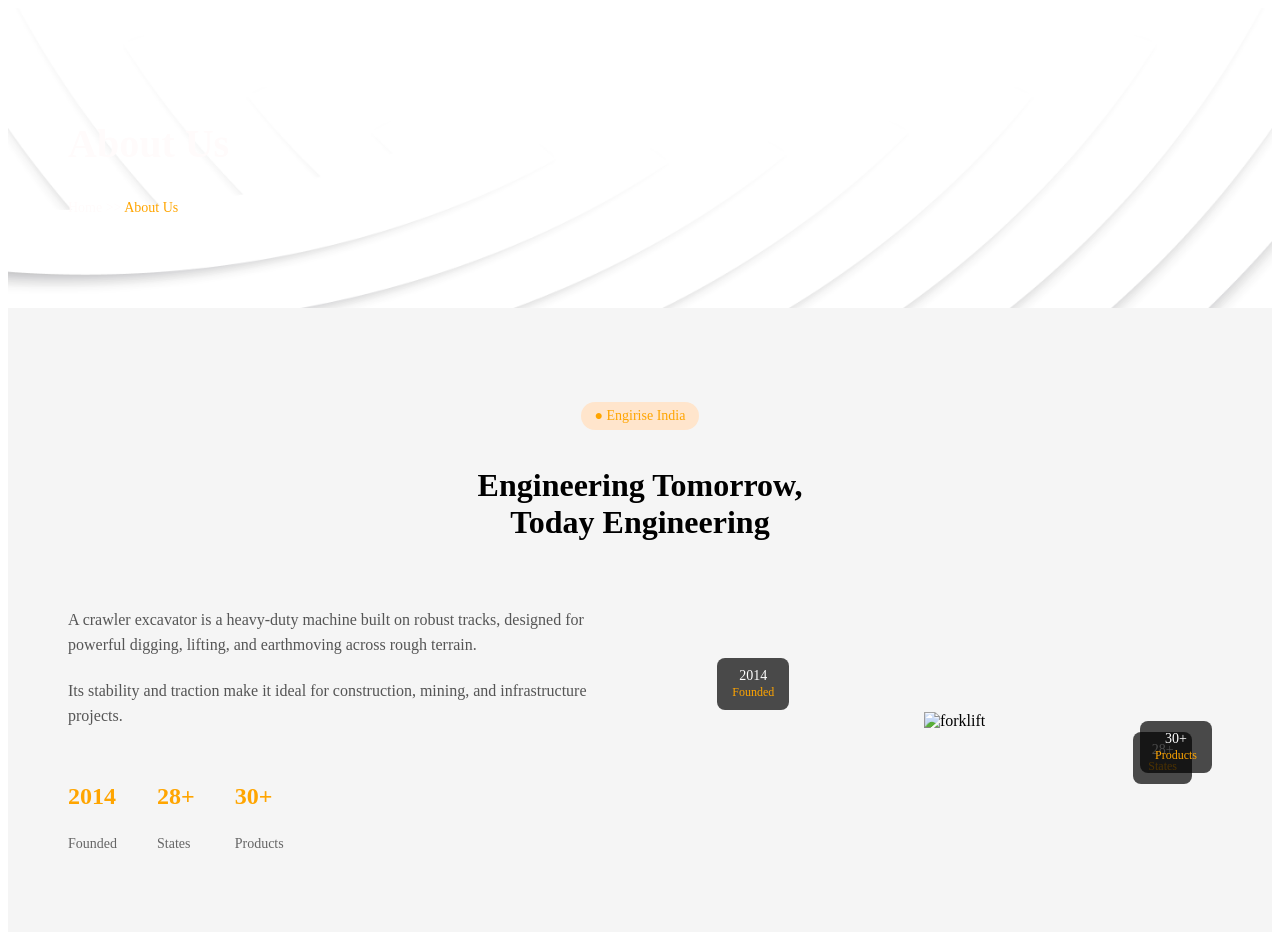
==== About.html @ 2b3feea1 "Add files via upload" ====
<!DOCTYPE html>
<html lang="en">
<head>
<meta charset="UTF-8">
<meta name="viewport" content="width=device-width, initial-scale=1.0">
<title>Excavator Landing Page</title>
<link rel="stylesheet" href="./about.css">

</html>
<body>
<!-- Banner -->
<section class="about-banner">
  <div class="banner-text">
    <h1>About Us</h1>
    <p>Home >> <span>About Us</span></p>
  </div>
</section>


<!-- About Content -->
<section class="about-section">

  <p class="tag">● Engirise India</p>
  <h2 class="title">Engineering Tomorrow,<br> Today Engineering</h2>

  <div class="about-container">

    <!-- Left Content -->
    <div class="about-text">
      <p>
        A crawler excavator is a heavy-duty machine built on robust tracks, 
        designed for powerful digging, lifting, and earthmoving across rough terrain.
      </p>

      <p>
        Its stability and traction make it ideal for construction, mining, and infrastructure projects.
      </p>

      <!-- Stats -->
      <div class="stats">
        <div><h3>2014</h3><span>Founded</span></div>
        <div><h3>28+</h3><span>States</span></div>
        <div><h3>30+</h3><span>Products</span></div>
      </div>
    </div>

    <!-- Right Image -->
    <div class="about-image">
      <img src="https://images.unsplash.com/photo-1581092580497-e0d23cbdf1dc" alt="forklift">

      <!-- Floating Cards -->
      <div class="badge badge1">28+<br><span>States</span></div>
      <div class="badge badge2">30+<br><span>Products</span></div>
      <div class="badge badge3">2014<br><span>Founded</span></div>
    </div>

  </div>

</section>


</body>
---- about.css ----
/* Banner */
.about-banner {
  background: url('./Bg\ 1.png')  center/cover;
  background-color: black;
  height: 300px;
  display: flex;
  align-items: center;
  padding-left: 60px;
  color: rgb(255, 251, 251);
  border-bottom-right-radius: 20px;
}


.banner-text h1 {
  font-size: 40px;
}

.banner-text p {
  margin-top: 10px;
  font-size: 14px;
}

.banner-text span {
  color: orange;
}

/* About Section */
.about-section {
  padding: 80px 60px;
  background: #f5f5f5;
  text-align: center;
}

/* Tag */
.tag {
  display: inline-block;
  background: #ffe5cc;
  color: orange;
  padding: 6px 14px;
  border-radius: 20px;
  font-size: 14px;
  margin-bottom: 10px;
}

/* Title */
.title {
  font-size: 32px;
  margin-bottom: 50px;
}

/* Layout */
.about-container {
  display: flex;
  justify-content: space-between;
  align-items: center;
}

/* Text */
.about-text {
  width: 50%;
  text-align: left;
}

.about-text p {
  margin-bottom: 20px;
  color: #555;
  line-height: 1.6;
}

/* Stats */
.stats {
  display: flex;
  gap: 40px;
  margin-top: 30px;
}

.stats h3 {
  color: orange;
  font-size: 24px;
}

.stats span {
  font-size: 14px;
  color: #666;
}

/* Image Section */
.about-image {
  position: relative;
  width: 45%;
}

.about-image img {
  width: 100%;
}

/* Floating Badges */
.badge {
  position: absolute;
  background: rgba(0,0,0,0.7);
  color: white;
  padding: 10px 15px;
  border-radius: 8px;
  text-align: center;
  font-size: 14px;
}

.badge span {
  font-size: 12px;
  color: orange;
}

/* Badge Positions */
.badge1 {
  top: 20px;
  right: 20px;
}

.badge2 {
  top: 50%;
  right: 0;
}

.badge3 {
  bottom: 20px;
  left: 20px;
}

/* Responsive */
@media (max-width: 992px) {
  .about-container {
    flex-direction: column;
  }

  .about-text,
  .about-image {
    width: 100%;
  }

  .about-text {
    text-align: center;
  }

  .stats {
    justify-content: center;
  }
}
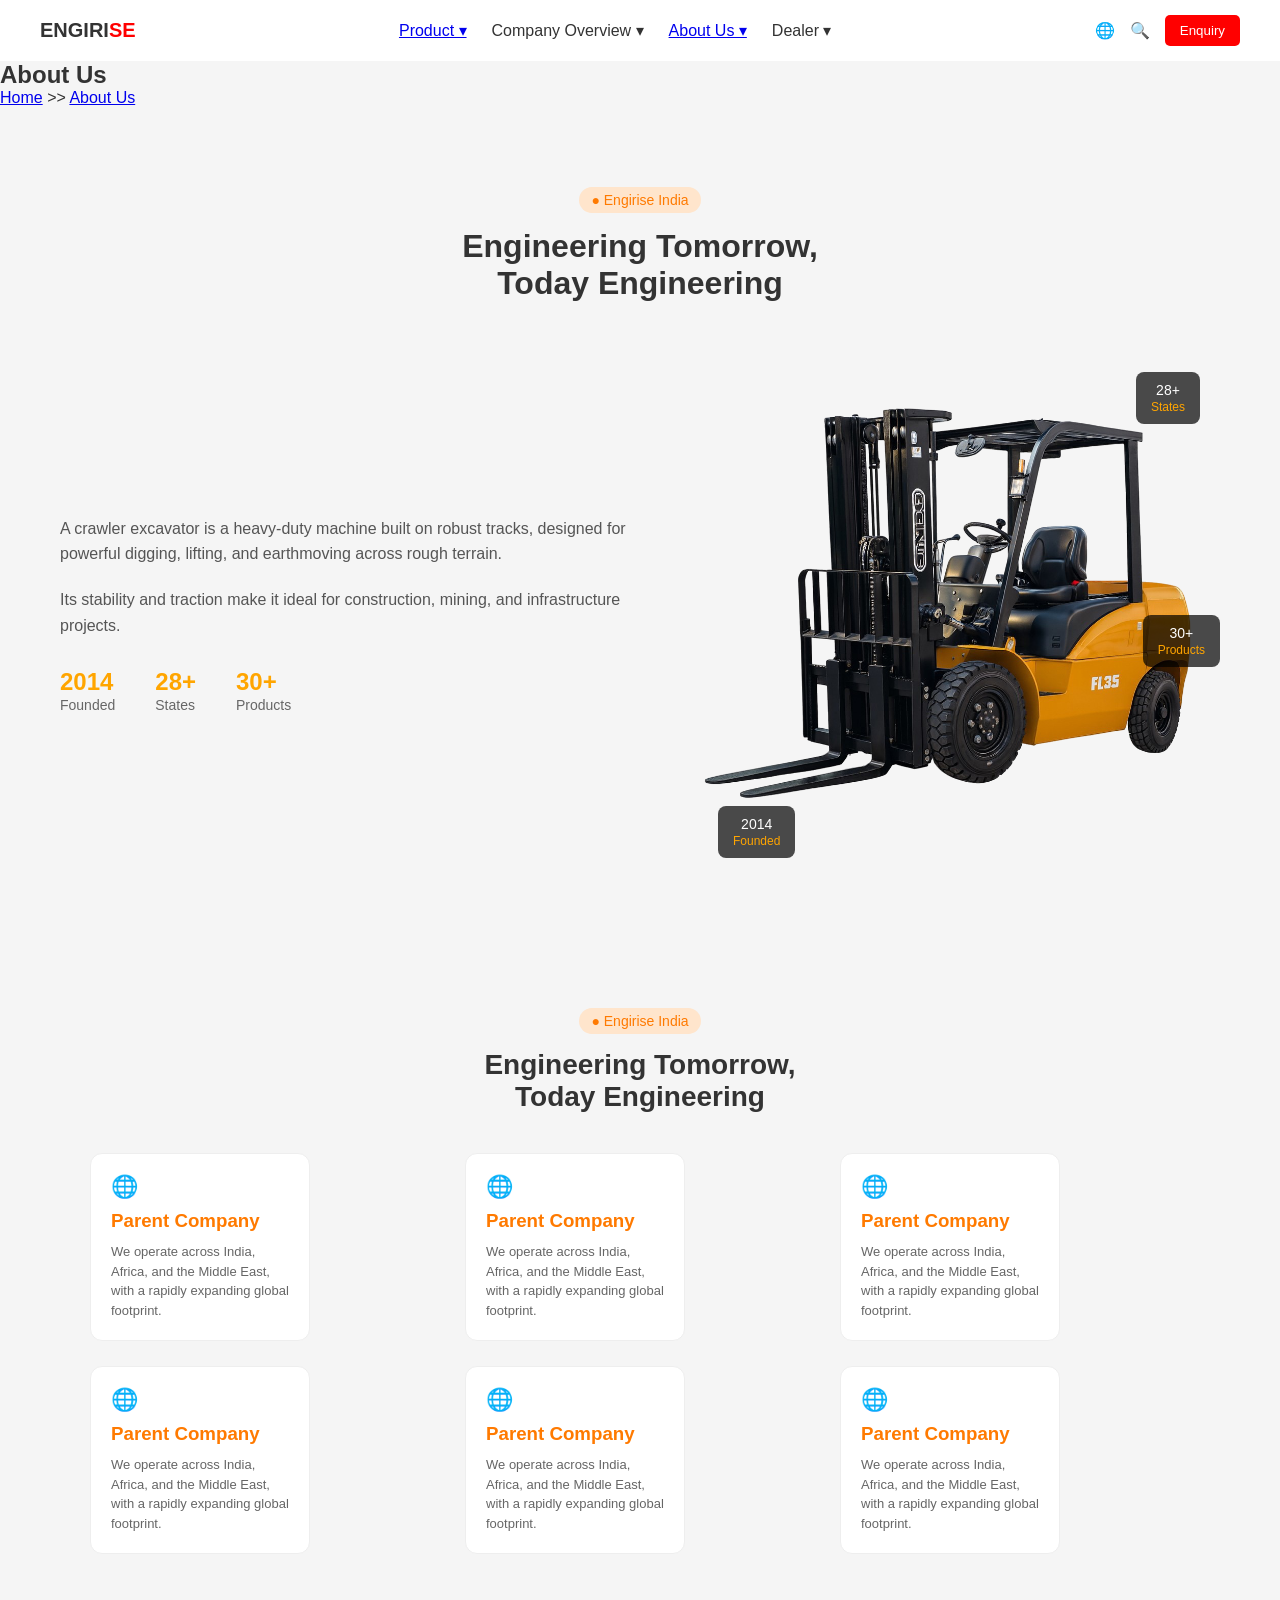
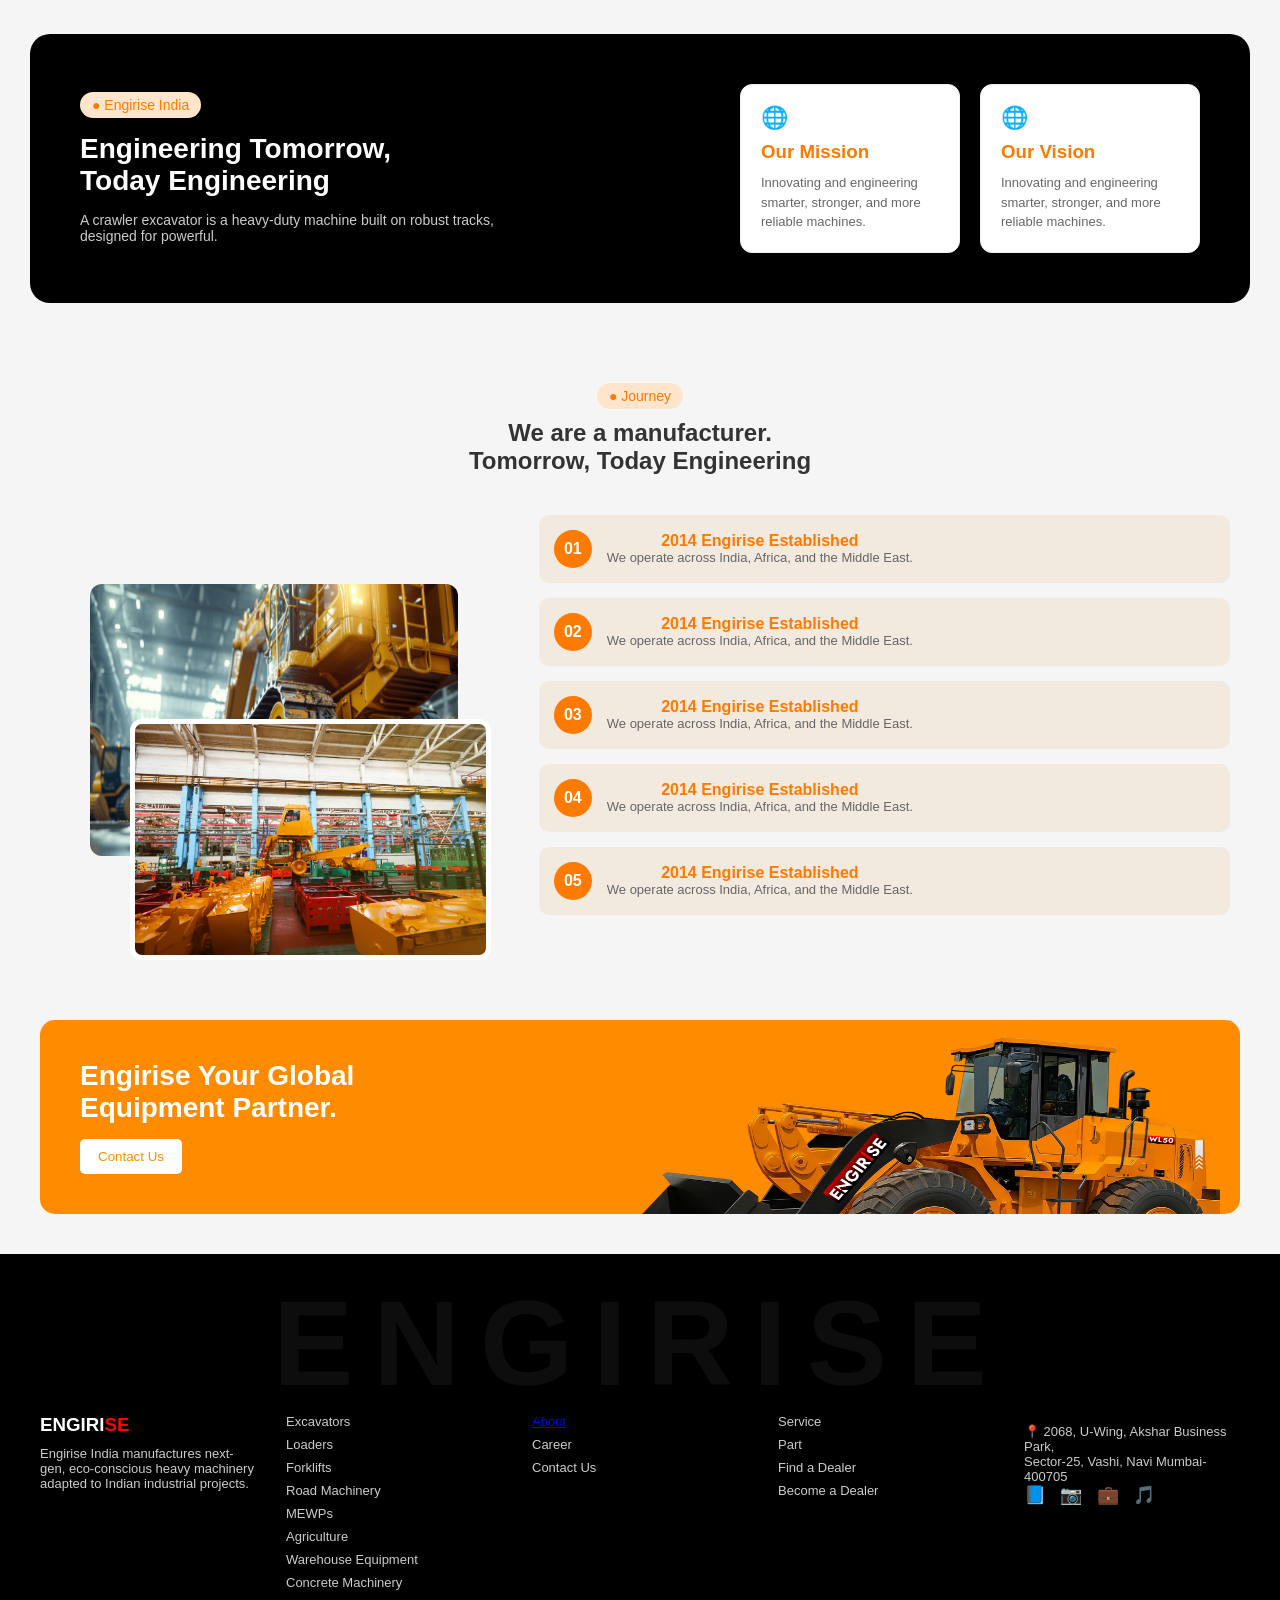
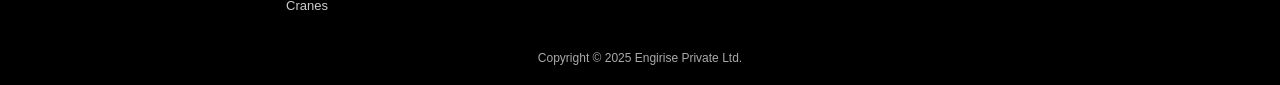
==== commit fad4d62e: "Add files via upload" ====
--- a/About.html
+++ b/About.html
@@ -8,11 +8,32 @@
 
 </html>
 <body>
+
+<!-- NAVBAR -->
+<header class="navbar">
+    <div class="logo">ENGIRI<span>SE</span></div>
+
+    <nav>
+        <ul>
+            <li><a href="./product.html">Product ▾</a></li>
+            <li>Company Overview ▾</li>
+            <li><a href="./About.html">About Us ▾</a></li>
+            <li>Dealer ▾</li>
+        </ul>
+    </nav>
+
+    <div class="nav-right">
+        <span>🌐</span>
+        <span>🔍</span>
+        <button>Enquiry</button>
+    </div>
+</header>
+
 <!-- Banner -->
 <section class="about-banner">
   <div class="banner-text">
     <h1>About Us</h1>
-    <p>Home >> <span>About Us</span></p>
+    <p><a href="./index.html">Home</a> >> <span><a href="./About.html">About Us</a></span></p>
   </div>
 </section>
 
@@ -46,7 +67,7 @@
 
     <!-- Right Image -->
     <div class="about-image">
-      <img src="https://images.unsplash.com/photo-1581092580497-e0d23cbdf1dc" alt="forklift">
+      <img src="./About1.png" alt="forklift">
 
       <!-- Floating Cards -->
       <div class="badge badge1">28+<br><span>States</span></div>
@@ -55,9 +76,272 @@
     </div>
 
   </div>
-
-</section>
-
+</section>
+
+<section class="engineering">
+
+    <div class="tag">● Engirise India</div>
+
+    <h1>
+        Engineering Tomorrow, <br>
+        Today Engineering
+    </h1>
+
+    <div class="card-container">
+
+        <!-- Card 1 -->
+        <div class="card">
+            <div class="icon">🌐</div>
+            <h3>Parent Company</h3>
+            <p>
+                We operate across India, Africa, and the Middle East, 
+                with a rapidly expanding global footprint.
+            </p>
+        </div>
+
+        <!-- Card 2 -->
+        <div class="card">
+            <div class="icon">🌐</div>
+            <h3>Parent Company</h3>
+            <p>
+                We operate across India, Africa, and the Middle East, 
+                with a rapidly expanding global footprint.
+            </p>
+        </div>
+
+        <!-- Card 3 -->
+        <div class="card">
+            <div class="icon">🌐</div>
+            <h3>Parent Company</h3>
+            <p>
+                We operate across India, Africa, and the Middle East, 
+                with a rapidly expanding global footprint.
+            </p>
+        </div>
+
+        <!-- Card 4 -->
+        <div class="card">
+            <div class="icon">🌐</div>
+            <h3>Parent Company</h3>
+            <p>
+                We operate across India, Africa, and the Middle East, 
+                with a rapidly expanding global footprint.
+            </p>
+        </div>
+
+        <!-- Card 5 -->
+        <div class="card">
+            <div class="icon">🌐</div>
+            <h3>Parent Company</h3>
+            <p>
+                We operate across India, Africa, and the Middle East, 
+                with a rapidly expanding global footprint.
+            </p>
+        </div>
+
+        <!-- Card 6 -->
+        <div class="card">
+            <div class="icon">🌐</div>
+            <h3>Parent Company</h3>
+            <p>
+                We operate across India, Africa, and the Middle East, 
+                with a rapidly expanding global footprint.
+            </p>
+        </div>
+
+    </div>
+
+</section>
+
+<!-- TOP SECTION -->
+<section class="hero">
+
+    <div class="hero-left">
+        <div class="tag">● Engirise India</div>
+
+        <h1>Engineering Tomorrow,<br>Today Engineering</h1>
+
+        <p>
+            A crawler excavator is a heavy-duty machine built on robust tracks,
+            designed for powerful.
+        </p>
+    </div>
+
+    <div class="hero-cards">
+        <div class="card">
+            <div class="icon">🌐</div>
+            <h3>Our Mission</h3>
+            <p>
+                Innovating and engineering smarter, stronger, and more reliable machines.
+            </p>
+        </div>
+
+        <div class="card">
+            <div class="icon">🌐</div>
+            <h3>Our Vision</h3>
+            <p>
+                Innovating and engineering smarter, stronger, and more reliable machines.
+            </p>
+        </div>
+    </div>
+
+</section>
+
+
+<!-- SECOND SECTION -->
+<section class="journey">
+
+    <div class="tag center">● Journey</div>
+
+    <h2>
+        We are a manufacturer.<br>
+        Tomorrow, Today Engineering
+    </h2>
+
+    <div class="journey-container">
+
+        <!-- LEFT IMAGES -->
+        <div class="images">
+            <img src="./Images/2.jpg" class="img-top">
+            <img src="./Images/3.jpg" class="img-bottom">
+        </div>
+
+        <!-- RIGHT TIMELINE -->
+        <div class="timeline">
+
+            <div class="step">
+                <span>01</span>
+                <div>
+                    <h4>2014 Engirise Established</h4>
+                    <p>We operate across India, Africa, and the Middle East.</p>
+                </div>
+            </div>
+
+            <div class="step">
+                <span>02</span>
+                <div>
+                    <h4>2014 Engirise Established</h4>
+                    <p>We operate across India, Africa, and the Middle East.</p>
+                </div>
+            </div>
+
+            <div class="step">
+                <span>03</span>
+                <div>
+                    <h4>2014 Engirise Established</h4>
+                    <p>We operate across India, Africa, and the Middle East.</p>
+                </div>
+            </div>
+
+            <div class="step">
+                <span>04</span>
+                <div>
+                    <h4>2014 Engirise Established</h4>
+                    <p>We operate across India, Africa, and the Middle East.</p>
+                </div>
+            </div>
+
+            <div class="step">
+                <span>05</span>
+                <div>
+                    <h4>2014 Engirise Established</h4>
+                    <p>We operate across India, Africa, and the Middle East.</p>
+                </div>
+            </div>
+
+        </div>
+
+    </div>
+
+</section>
+<!-- TOP ORANGE BANNER -->
+<section class="cta">
+    <div class="cta-content">
+        <h2>Engirise Your Global<br>Equipment Partner.</h2>
+        <button>Contact Us</button>
+    </div>
+
+    <img src="./Global.png" alt="machine" class="machine">
+</section>
+
+
+<!-- FOOTER -->
+<footer class="footer">
+
+    <div class="big-text">ENGIRISE</div>
+
+    <div class="footer-container">
+
+        <!-- ABOUT -->
+        <div class="footer-col">
+            <h3>ENGIRI<span>SE</span></h3>
+            <p>
+                Engirise India manufactures next-gen, eco-conscious heavy machinery
+                adapted to Indian industrial projects.
+            </p>
+        </div>
+
+        <!-- LINKS -->
+        <div class="footer-col">
+            <ul>
+                <li>Excavators</li>
+                <li>Loaders</li>
+                <li>Forklifts</li>
+                <li>Road Machinery</li>
+                <li>MEWPs</li>
+                <li>Agriculture</li>
+                <li>Warehouse Equipment</li>
+                <li>Concrete Machinery</li>
+                <li>Cranes</li>
+            </ul>
+        </div>
+
+        <div class="footer-col">
+            <ul>
+                <li><a href="./About.html">About</a></li>
+                <li>Career</li>
+                <li>Contact Us</li>
+            </ul>
+        </div>
+
+        <div class="footer-col">
+            <ul>
+                <li>Service</li>
+                <li>Part</li>
+                <li>Find a Dealer</li>
+                <li>Become a Dealer</li>
+            </ul>
+        </div>
+
+        <!-- ADDRESS -->
+        <div class="footer-col">
+            <p>
+                📍 2068, U-Wing, Akshar Business Park,<br>
+                Sector-25, Vashi, Navi Mumbai-400705
+            </p>
+
+            <div class="social">
+                <span>📘</span>
+                <span>📷</span>
+                <span>💼</span>
+                <span>🎵</span>
+            </div>
+        </div>
+
+    </div>
+
+    <p class="copyright">
+        Copyright © 2025 Engirise Private Ltd.
+    </p>
+
+    </footer>
 
 </body>
-
+</html>
+
+</body>
+</html>
+
+
+</body>
+
--- a/about.css
+++ b/about.css
@@ -1,27 +1,53 @@
 /* Banner */
-.about-banner {
-  background: url('./Bg\ 1.png')  center/cover;
-  background-color: black;
-  height: 300px;
-  display: flex;
-  align-items: center;
-  padding-left: 60px;
-  color: rgb(255, 251, 251);
-  border-bottom-right-radius: 20px;
-}
-
-
-.banner-text h1 {
-  font-size: 40px;
-}
-
-.banner-text p {
-  margin-top: 10px;
-  font-size: 14px;
-}
-
-.banner-text span {
-  color: orange;
+
+* {
+  margin: 0;
+  padding: 0;
+  box-sizing: border-box;
+  font-family: 'Segoe UI', sans-serif;
+}
+
+body {
+  background-color: #f5f5f5;
+  color: #333;
+}
+
+/* NAVBAR */
+.navbar {
+    display: flex;
+    justify-content: space-between;
+    align-items: center;
+    padding: 15px 40px;
+    background: #fff;
+}
+
+.logo {
+    font-weight: bold;
+    font-size: 20px;
+}
+
+.logo span {
+    color: red;
+}
+
+nav ul {
+    display: flex;
+    gap: 25px;
+    list-style: none;
+}
+
+.nav-right {
+    display: flex;
+    align-items: center;
+    gap: 15px;
+}
+
+.nav-right button {
+    background: red;
+    color: #fff;
+    border: none;
+    padding: 8px 15px;
+    border-radius: 5px;
 }
 
 /* About Section */
@@ -126,6 +152,412 @@
   left: 20px;
 }
 
+* {
+    margin: 0;
+    padding: 0;
+    box-sizing: border-box;
+    font-family: Arial, sans-serif;
+}
+
+body {
+    background-color: #f5f5f5;
+}
+
+/* Section */
+.engineering {
+    text-align: center;
+    padding: 50px 20px;
+}
+
+/* Tag */
+.tag {
+    display: inline-block;
+    background: #ffe5cc;
+    color: #ff7a00;
+    padding: 6px 14px;
+    border-radius: 20px;
+    font-size: 14px;
+    margin-bottom: 15px;
+}
+
+/* Heading */
+.engineering h1 {
+    font-size: 28px;
+    margin-bottom: 40px;
+    color: #333;
+}
+
+/* Card Container */
+.card-container {
+    display: grid;
+    grid-template-columns: repeat(3, 1fr);
+    gap: 25px;
+    max-width: 1100px;
+    margin: auto;
+}
+
+/* Card */
+.card {
+    background: #fff;
+    padding: 25px;
+    border-radius: 12px;
+    text-align: left;
+    border: 1px solid #eee;
+    transition: 0.3s;
+}
+
+/* Hover Effect */
+.card:hover {
+    transform: translateY(-5px);
+    box-shadow: 0px 5px 15px rgba(0,0,0,0.1);
+}
+
+/* Icon */
+.icon {
+    font-size: 22px;
+    color: #ff7a00;
+    margin-bottom: 10px;
+}
+
+/* Title */
+.card h3 {
+    color: #ff7a00;
+    margin-bottom: 10px;
+}
+
+/* Text */
+.card p {
+    color: #666;
+    font-size: 14px;
+    line-height: 1.5;
+}
+
+/* Responsive */
+@media (max-width: 900px) {
+    .card-container {
+        grid-template-columns: repeat(2, 1fr);
+    }
+}
+
+@media (max-width: 600px) {
+    .card-container {
+        grid-template-columns: 1fr;
+    }
+}
+
+* {
+    margin: 0;
+    padding: 0;
+    box-sizing: border-box;
+    font-family: Arial, sans-serif;
+}
+
+body {
+    background: #f5f5f5;
+}
+
+/* HERO SECTION */
+.hero {
+    background: #000;
+    color: #fff;
+    padding: 50px;
+    display: flex;
+    justify-content: space-between;
+    align-items: center;
+    border-radius: 20px;
+    margin: 30px;
+}
+
+.hero-left {
+    max-width: 40%;
+}
+
+.tag {
+    display: inline-block;
+    background: #ffe5cc;
+    color: #ff7a00;
+    padding: 5px 12px;
+    border-radius: 20px;
+    font-size: 14px;
+    margin-bottom: 15px;
+}
+
+.hero h1 {
+    font-size: 28px;
+    margin-bottom: 15px;
+}
+
+.hero p {
+    color: #ccc;
+    font-size: 14px;
+}
+
+/* HERO CARDS */
+.hero-cards {
+    display: flex;
+    gap: 20px;
+}
+
+.card {
+    background: #fff;
+    color: #000;
+    padding: 20px;
+    border-radius: 12px;
+    width: 220px;
+}
+
+.icon {
+    font-size: 22px;
+    color: #ff7a00;
+    margin-bottom: 10px;
+}
+
+.card h3 {
+    color: #ff7a00;
+    margin-bottom: 10px;
+}
+
+.card p {
+    font-size: 13px;
+    color: #666;
+}
+
+/* JOURNEY SECTION */
+.journey {
+    padding: 50px;
+    text-align: center;
+}
+
+.center {
+    margin-bottom: 10px;
+}
+
+.journey h2 {
+    margin-bottom: 40px;
+}
+
+/* CONTAINER */
+.journey-container {
+    display: flex;
+    gap: 40px;
+    align-items: center;
+}
+
+/* IMAGES */
+.images {
+    position: relative;
+    width: 460px;
+}
+
+.img-top {
+    border-radius: 12px;
+    width: 368px;
+    height:272px;
+}
+
+.img-bottom {
+    width: 361px;
+    height:241px;
+    position: absolute;
+    bottom: -100px;
+    left: 80px;
+    border-radius: 12px;
+    border: 5px solid #fff;
+}
+
+/* TIMELINE */
+.timeline {
+    width: 60%;
+}
+
+.step {
+    display: flex;
+    align-items: center;
+    background: #f2e9df;
+    margin-bottom: 15px;
+    padding: 15px;
+    border-radius: 10px;
+}
+
+.step span {
+    background: #ff7a00;
+    color: #fff;
+    padding: 10px;
+    border-radius: 50%;
+    margin-right: 15px;
+    font-weight: bold;
+}
+
+.step h4 {
+    color: #ff7a00;
+}
+
+.step p {
+    font-size: 13px;
+    color: #666;
+}
+
+/* RESPONSIVE */
+@media (max-width: 900px) {
+    .hero {
+        flex-direction: column;
+        gap: 20px;
+    }
+
+    .hero-left {
+        max-width: 100%;
+    }
+
+    .journey-container {
+        flex-direction: column;
+    }
+
+    .images, .timeline {
+        width: 100%;
+    }
+
+    .img-bottom {
+        position: static;
+        width: 100%;
+        margin-top: 10px;
+    }
+}
+
+* {
+    margin: 0;
+    padding: 0;
+    box-sizing: border-box;
+    font-family: Arial, sans-serif;
+}
+
+/* CTA BANNER */
+.cta {
+    position: relative;
+    background: #ff8c00;
+    margin: 40px;
+    padding: 40px;
+    border-radius: 15px;
+    color: #fff;
+    overflow: hidden;
+}
+
+.cta-content h2 {
+    font-size: 28px;
+    margin-bottom: 15px;
+}
+
+.cta button {
+    background: #fff;
+    color: #ff8c00;
+    border: none;
+    padding: 10px 18px;
+    border-radius: 5px;
+    cursor: pointer;
+}
+
+.machine {
+    position: absolute;
+    right: 20px;
+    top: -30px;
+    width: 638px;
+    height:371px;
+}
+
+/* FOOTER */
+.footer {
+    background: #000;
+    color: #fff;
+    padding: 60px 40px 20px;
+    position: relative;
+}
+
+/* BIG BACKGROUND TEXT */
+.big-text {
+    position: absolute;
+    top: 20px;
+    left: 50%;
+    transform: translateX(-50%);
+    font-size: 120px;
+    letter-spacing: 20px;
+    color: rgba(255,255,255,0.05);
+    font-weight: bold;
+}
+
+/* CONTAINER */
+.footer-container {
+    display: flex;
+    justify-content: space-between;
+    flex-wrap: wrap;
+    margin-top: 100px;
+}
+
+/* COLUMN */
+.footer-col {
+    width: 18%;
+    min-width: 180px;
+}
+
+/* LOGO */
+.footer-col h3 span {
+    color: red;
+}
+
+/* TEXT */
+.footer-col p {
+    font-size: 13px;
+    color: #ccc;
+    margin-top: 10px;
+}
+
+/* LIST */
+.footer-col ul {
+    list-style: none;
+}
+
+.footer-col ul li {
+    margin-bottom: 8px;
+    font-size: 13px;
+    color: #ccc;
+    cursor: pointer;
+}
+
+/* SOCIAL */
+.social span {
+    margin-right: 10px;
+    font-size: 18px;
+    cursor: pointer;
+}
+
+/* COPYRIGHT */
+.copyright {
+    text-align: center;
+    margin-top: 30px;
+    font-size: 12px;
+    color: #aaa;
+}
+
+/* RESPONSIVE */
+@media (max-width: 900px) {
+    .footer-container {
+        flex-direction: column;
+        gap: 20px;
+    }
+
+    .footer-col {
+        width: 100%;
+    }
+
+    .machine {
+        position: static;
+        width: 100%;
+        margin-top: 20px;
+    }
+
+    .big-text {
+        font-size: 60px;
+    }
+}
+
 /* Responsive */
 @media (max-width: 992px) {
   .about-container {
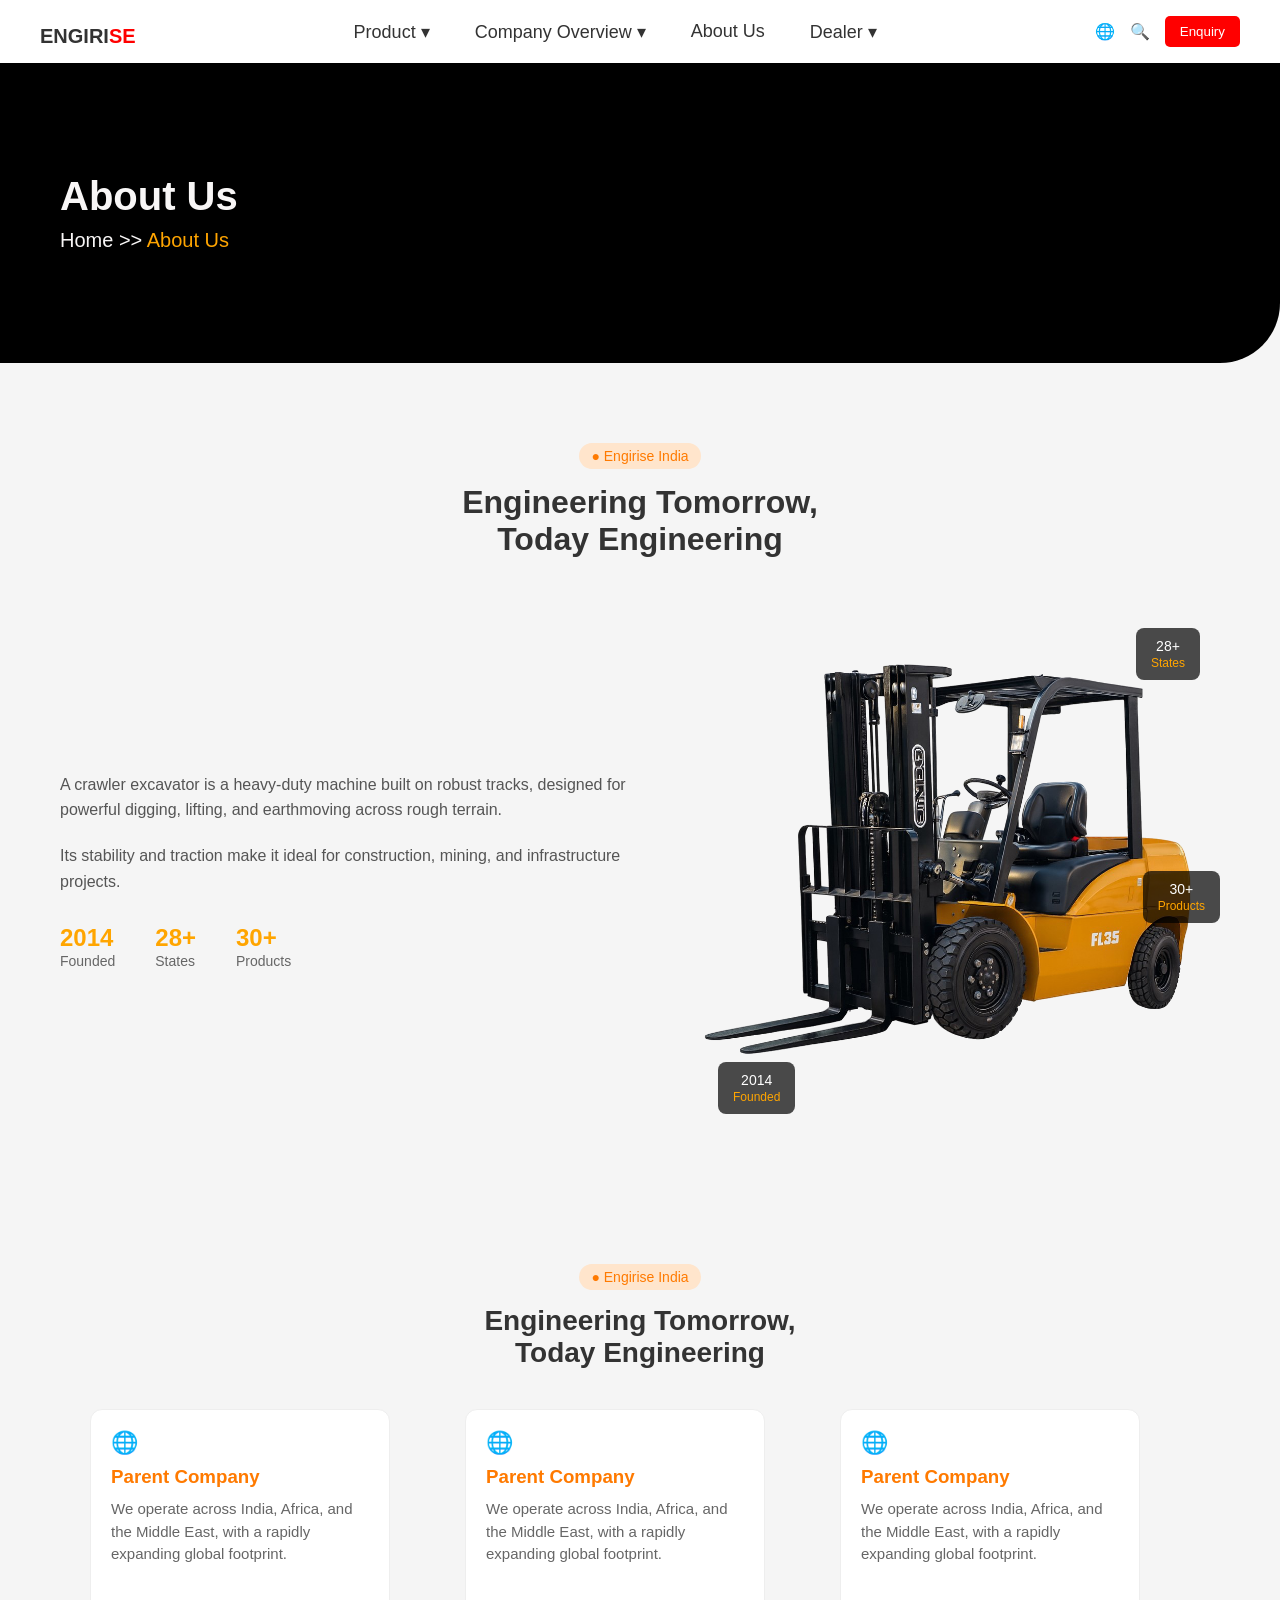
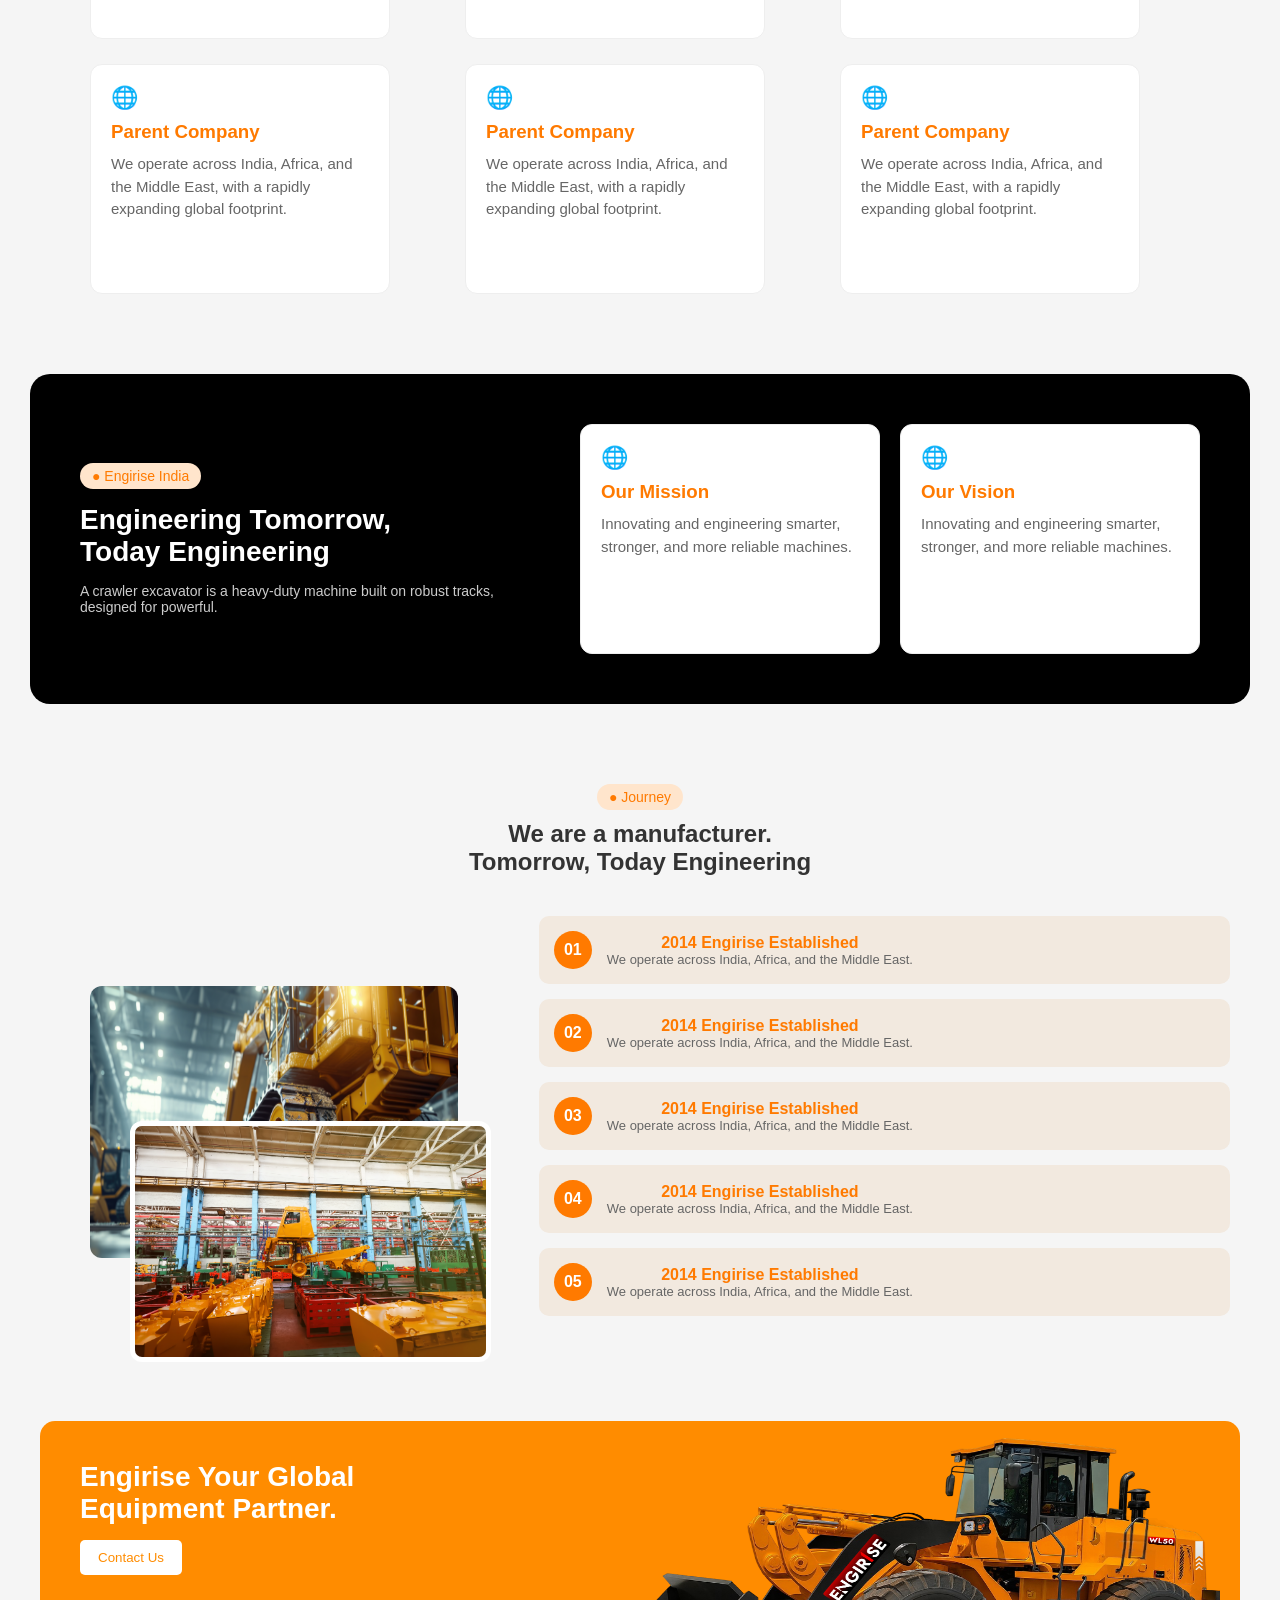
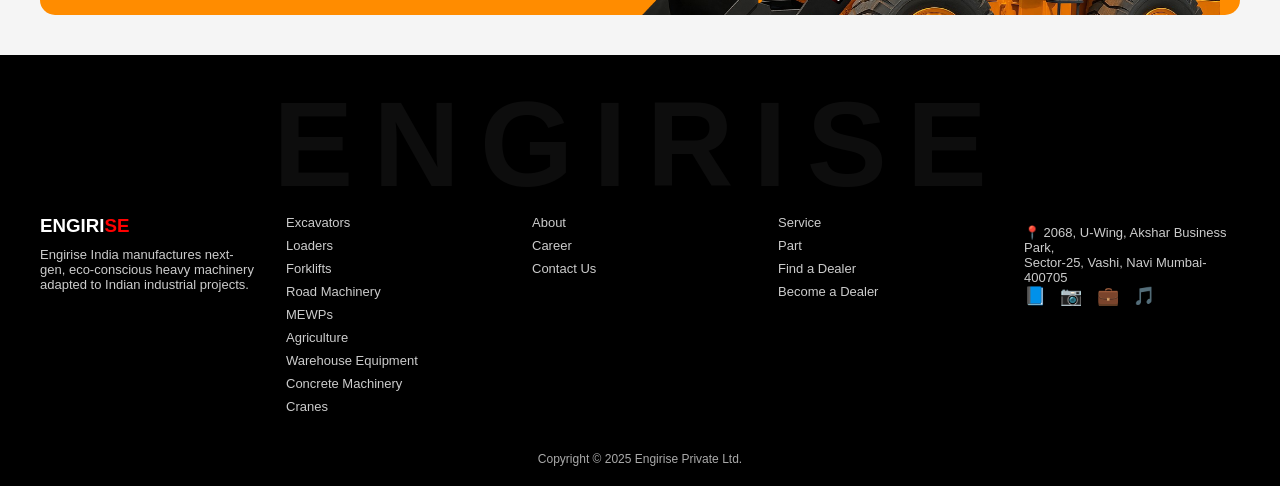
==== commit de83b874: "Add files via upload" ====
--- a/About.html
+++ b/About.html
@@ -6,7 +6,7 @@
 <title>Excavator Landing Page</title>
 <link rel="stylesheet" href="./about.css">
 
-</html>
+</head>
 <body>
 
 <!-- NAVBAR -->
@@ -14,26 +14,62 @@
     <div class="logo">ENGIRI<span>SE</span></div>
 
     <nav>
-        <ul>
-            <li><a href="./product.html">Product ▾</a></li>
-            <li>Company Overview ▾</li>
-            <li><a href="./About.html">About Us ▾</a></li>
-            <li>Dealer ▾</li>
-        </ul>
+      <ul class="nav-middle">
+        <li class="dropdown"><a href="#">Product ▾</a>
+          <ul class="dropdown-menu">
+             <li><a href="#">Excavators</a></li>
+             <li><a href="#">Loaders</a></li>
+             <li><a href="#">Forklifts</a></li>
+             <li><a href="#">Road Machinery</a></li>
+             <li><a href="#">MEWPs</a></li>
+             <li><a href="#">Agriculture</a></li>
+             <li><a href="#">Warehouse Equipment</a></li>
+             <li><a href="#">Concrete Machinery</a></li>
+            <li><a href="#">Cranes</a></li>
+          </ul>
+        </li>
+
+        <li class="dropdown"><a href="#">Company Overview ▾</a>
+          <ul class="dropdown-menu">
+            <li><a href="#">Career</a></li>
+            <li><a href="#">Contac Us</a></li>
+          </ul>
+        </li>
+
+        <li><a href="./About.html">About Us</a></li>
+
+        <li class="dropdown"><a>Dealer ▾</a>
+          <ul class="dropdown-menu">
+           <li><a href="#">Find a Dealer</a></li>
+           <li><a href="#">Become a Dealer</a></li>
+          </ul> 
+        </li>
+      </ul>
     </nav>
 
     <div class="nav-right">
-        <span>🌐</span>
-        <span>🔍</span>
+        <span class="dropdown">🌐
+          <ul class="dropdown-menu">
+            <li><a href="#">Global</a></li>
+            <li><a href="#">India</a></li>
+            <li><a href="#">Africa</a></li>
+          </ul>
+        </span>
+        
+        <span class="search-icon">🔍</span>
+
         <button>Enquiry</button>
     </div>
+
+
+  
 </header>
 
 <!-- Banner -->
 <section class="about-banner">
   <div class="banner-text">
     <h1>About Us</h1>
-    <p><a href="./index.html">Home</a> >> <span><a href="./About.html">About Us</a></span></p>
+    <p><a href="./index.html">Home</a>  >> <span><a href="./About.html">About Us</a></span></p>
   </div>
 </section>
 
@@ -339,9 +375,6 @@
 </body>
 </html>
 
-</body>
-</html>
-
-
-</body>
-
+
+
+
--- a/about.css
+++ b/about.css
@@ -21,9 +21,19 @@
     background: #fff;
 }
 
+a {
+  text-decoration:none;
+  color:inherit;
+}
+
 .logo {
     font-weight: bold;
     font-size: 20px;
+    margin-top: 10px;
+}
+
+.nav-middle {
+  font-size: 18px;
 }
 
 .logo span {
@@ -32,7 +42,7 @@
 
 nav ul {
     display: flex;
-    gap: 25px;
+    gap: 45px;
     list-style: none;
 }
 
@@ -49,6 +59,90 @@
     padding: 8px 15px;
     border-radius: 5px;
 }
+
+/* Dropdown */
+.dropdown {
+  position: relative;
+}
+
+.dropdown-menu {
+  position: absolute;
+  top: 100%;
+  left: 0;
+
+  background: #ffffff;
+  width: 220px;
+
+  list-style: none;
+  padding-top: 10px;
+  margin:0;
+
+  display: none;
+  border-radius: 5px;
+  overflow: hidden;
+}
+
+/* Dropdown Items */
+.dropdown-menu li {
+  border-bottom: 1px solid #cfcdcd;
+}
+
+.dropdown-menu li a {
+  display: block;
+  padding: 10px 15px;
+  color: black;
+}
+
+.dropdown-menu li a:hover {
+  background: #eee;
+}
+
+/* Show on hover */
+.dropdown:hover .dropdown-menu {
+  display: block;
+}
+
+/* Banner */
+.about-banner {
+  background-color: #000;
+  height: 300px;
+  display: flex;
+  position: relative;
+  overflow:hidden;
+  align-items: center;
+  padding-left: 60px;
+  color: rgb(248, 246, 246);
+  border-bottom-right-radius: 60px;
+}
+
+
+
+
+
+/* Black overlay */
+.about-banner .overlay {
+  background: rgba(0, 0, 0, 0.7); /* black transparent */
+  height: 100%;
+  width: 100%;
+  display: flex;
+  flex-direction: column;
+  justify-content: center;
+  padding-left: 60px;
+}
+
+.banner-text h1 {
+  font-size: 40px;
+}
+
+.banner-text p {
+  margin-top: 10px;
+  font-size: 20px;
+}
+
+.banner-text span {
+  color: orange;
+}
+
 
 /* About Section */
 .about-section {
@@ -303,7 +397,8 @@
     color: #000;
     padding: 20px;
     border-radius: 12px;
-    width: 220px;
+    width: 300px;
+    height:230px;
 }
 
 .icon {
@@ -318,7 +413,7 @@
 }
 
 .card p {
-    font-size: 13px;
+    font-size: 15px;
     color: #666;
 }
 
@@ -462,6 +557,8 @@
     width: 638px;
     height:371px;
 }
+
+
 
 /* FOOTER */
 .footer {
